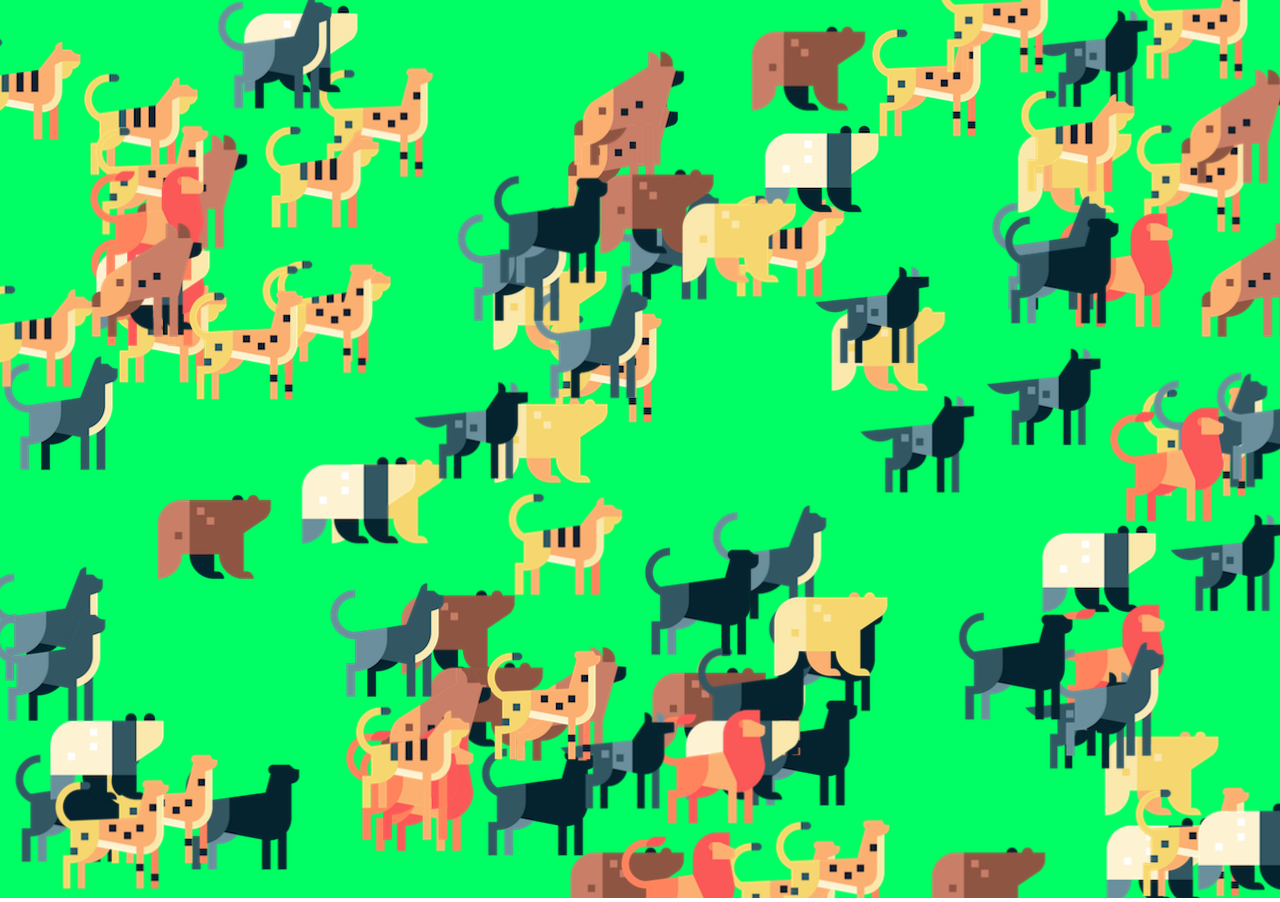
==== Activities/wheres-sausage-dog/index.html @ b2a86a3c "sausage dog activity" ====
<!DOCTYPE html>
<html>
  <head>
    <meta charset="utf-8">
    <meta name="viewport" width=device-width, initial-scale=1.0, maximum-scale=1.0, user-scalable=0>

    <title>CHANGE THIS TITLE IN INDEX.HTML!</title>

    <!-- CSS stylesheet(s) -->
    <link rel="stylesheet" type="text/css" href="css/style.css" />

    <!-- Library script(s) -->
    <script src="js/libraries/p5.min.js"></script>
    <script src="js/libraries/p5.sound.min.js"></script>

    <!-- My script(s) -->
    <script src="js/Animal.js"></script>
    <script src="js/SausageDog.js"></script>
    <script src="js/script.js"></script>
  </head>

  <body>
    <!-- HTML would go here if needed. -->
  </body>

</html>
---- Activities/wheres-sausage-dog/css/style.css ----
/*********************************************

Here is a description of any special CSS used.
In this case it's just padding and margin to 0
and then centring the canvas (and anything else)
using the CSS Grid.

Also hides overflow.

**********************************************/

body {
  padding: 0;
  margin: 0;
  display: grid; /* Set up the grid and justify/align to center */
  justify-content: center;
  align-content: center;
  height: 100vh; /* Body is the height of the viewport */
  overflow: hidden; /* Hide anything that goes off the window size */
}
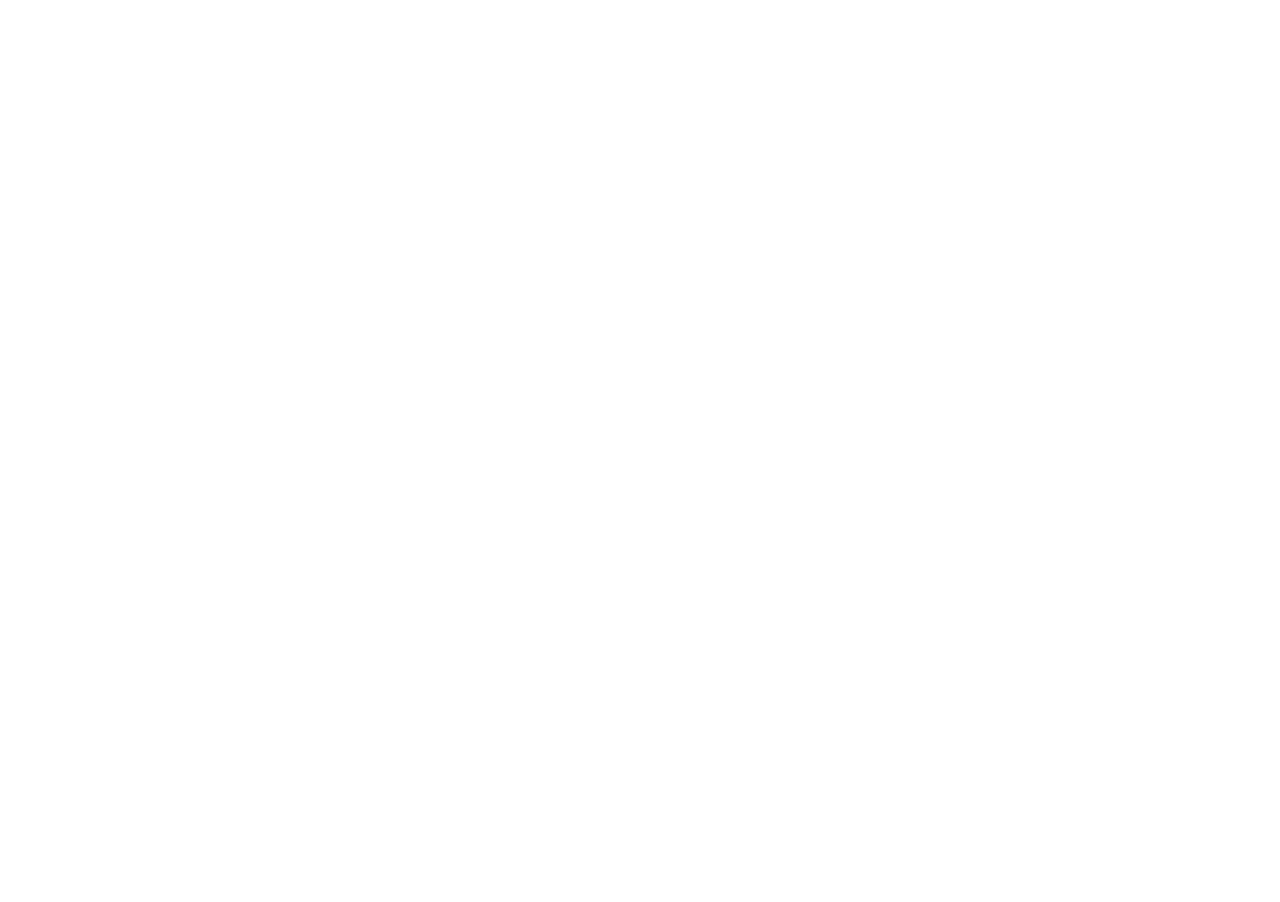
==== commit a1844a5f: "Sausage-Dog update added in voice command features and a computer voice that plays a victory message" ====
--- a/Activities/wheres-sausage-dog/index.html
+++ b/Activities/wheres-sausage-dog/index.html
@@ -12,6 +12,7 @@
     <!-- Library script(s) -->
     <script src="js/libraries/p5.min.js"></script>
     <script src="js/libraries/p5.sound.min.js"></script>
+    <script src="https://cdn.jsdelivr.net/gh/IDMNYU/p5.js-speech@0.0.3/lib/p5.speech.js"></script>
 
     <!-- My script(s) -->
     <script src="js/Animal.js"></script>
